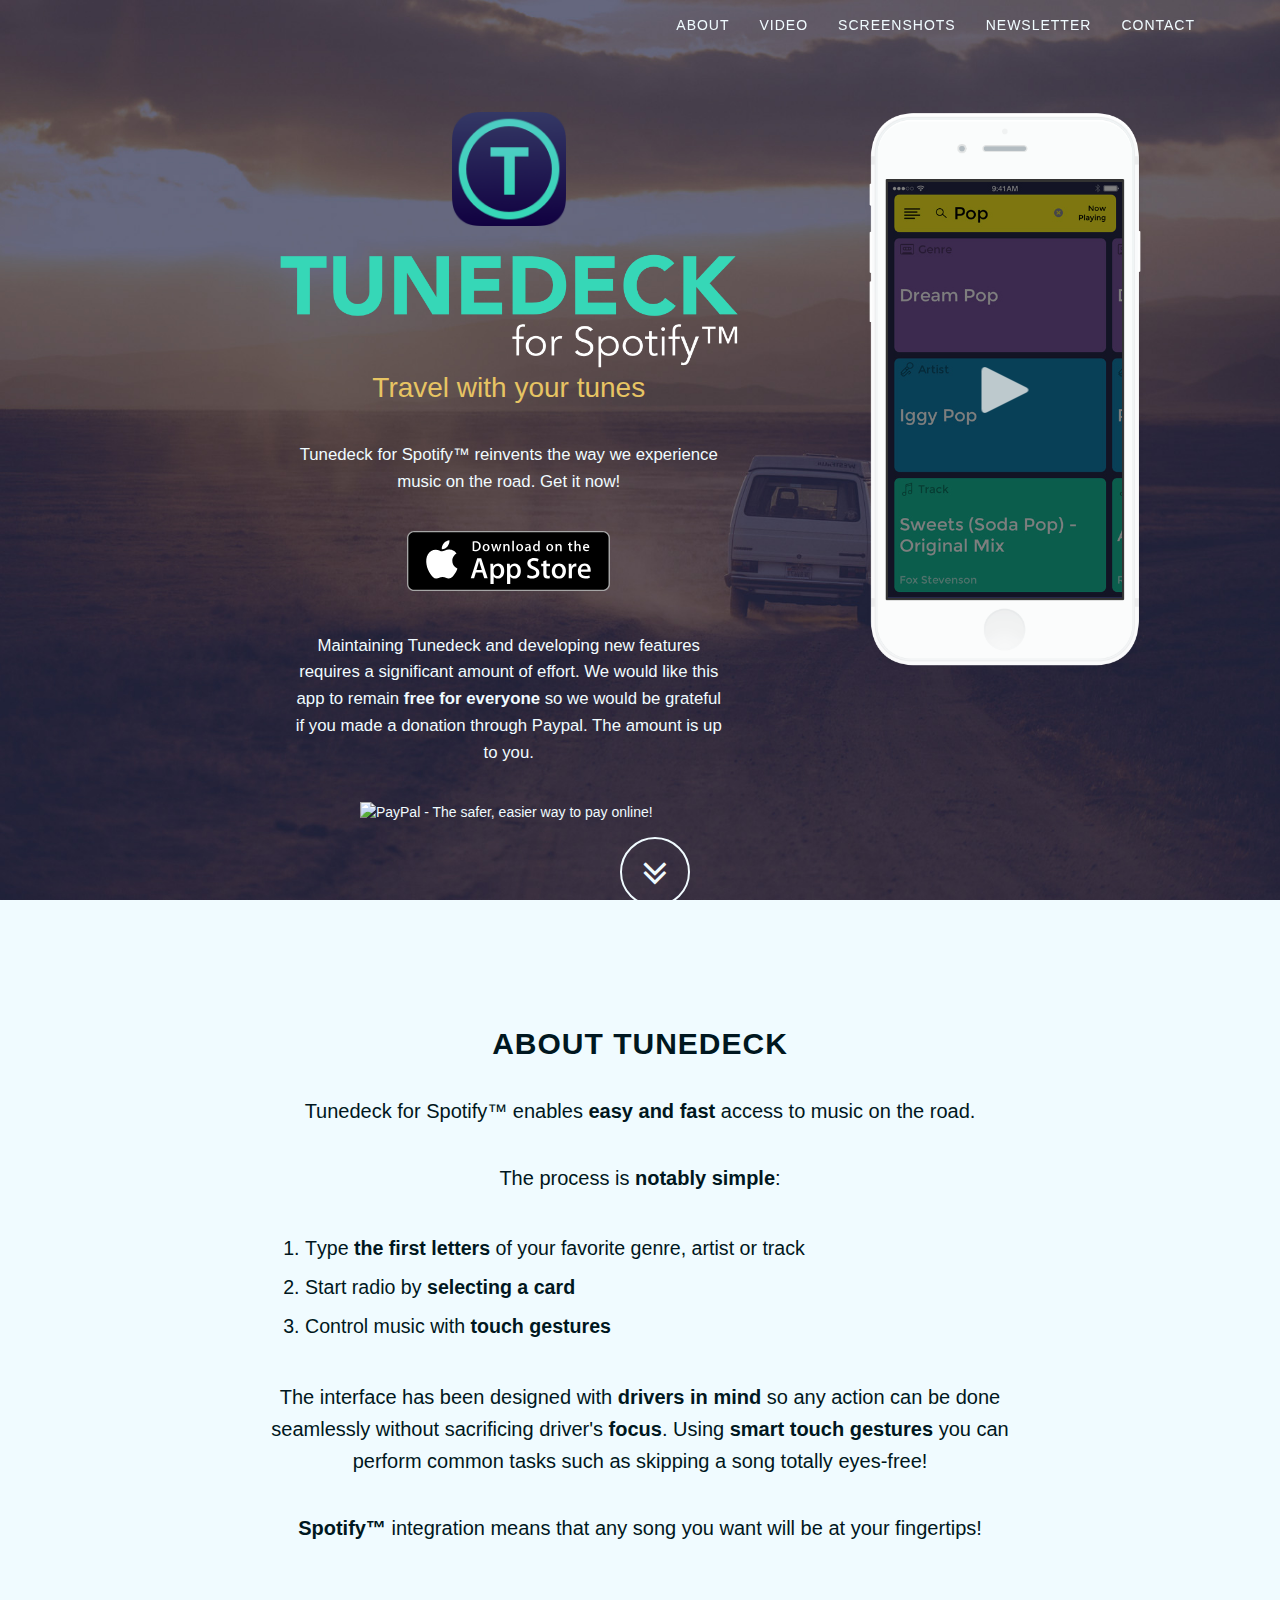
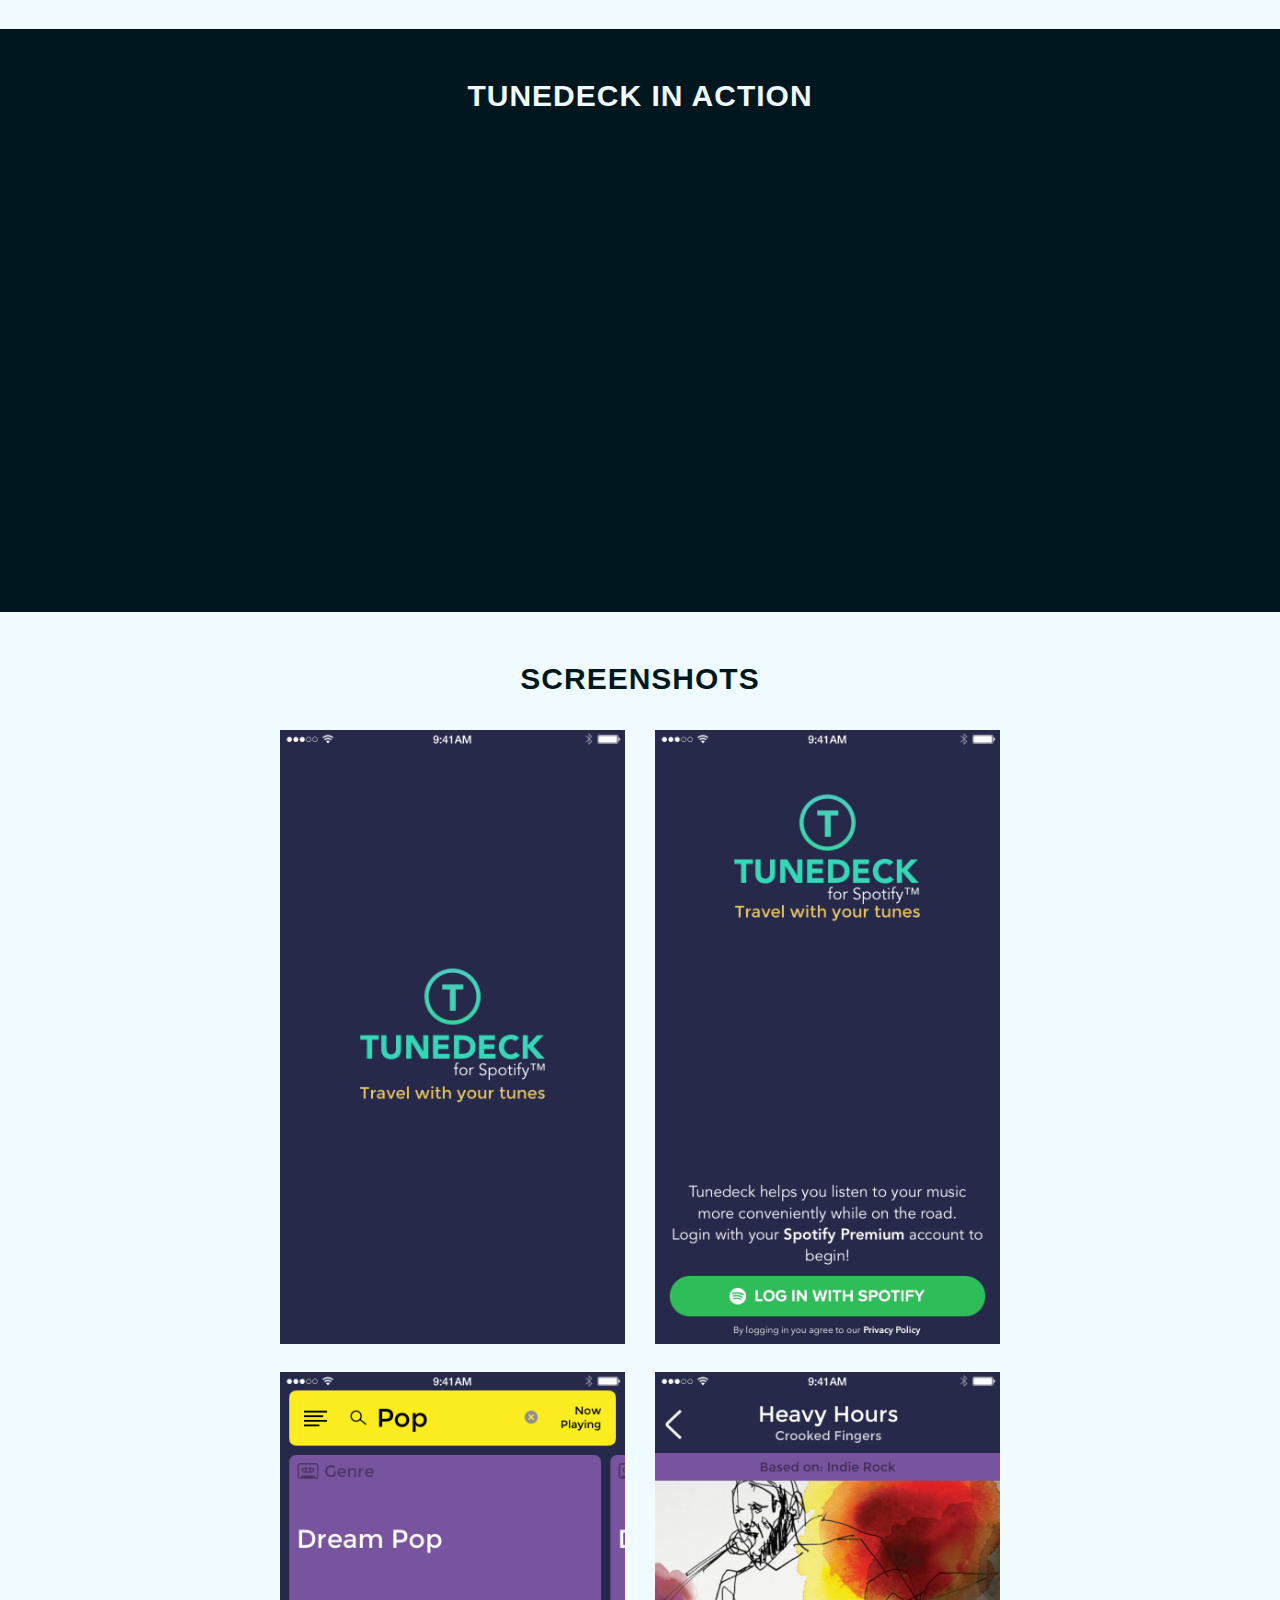
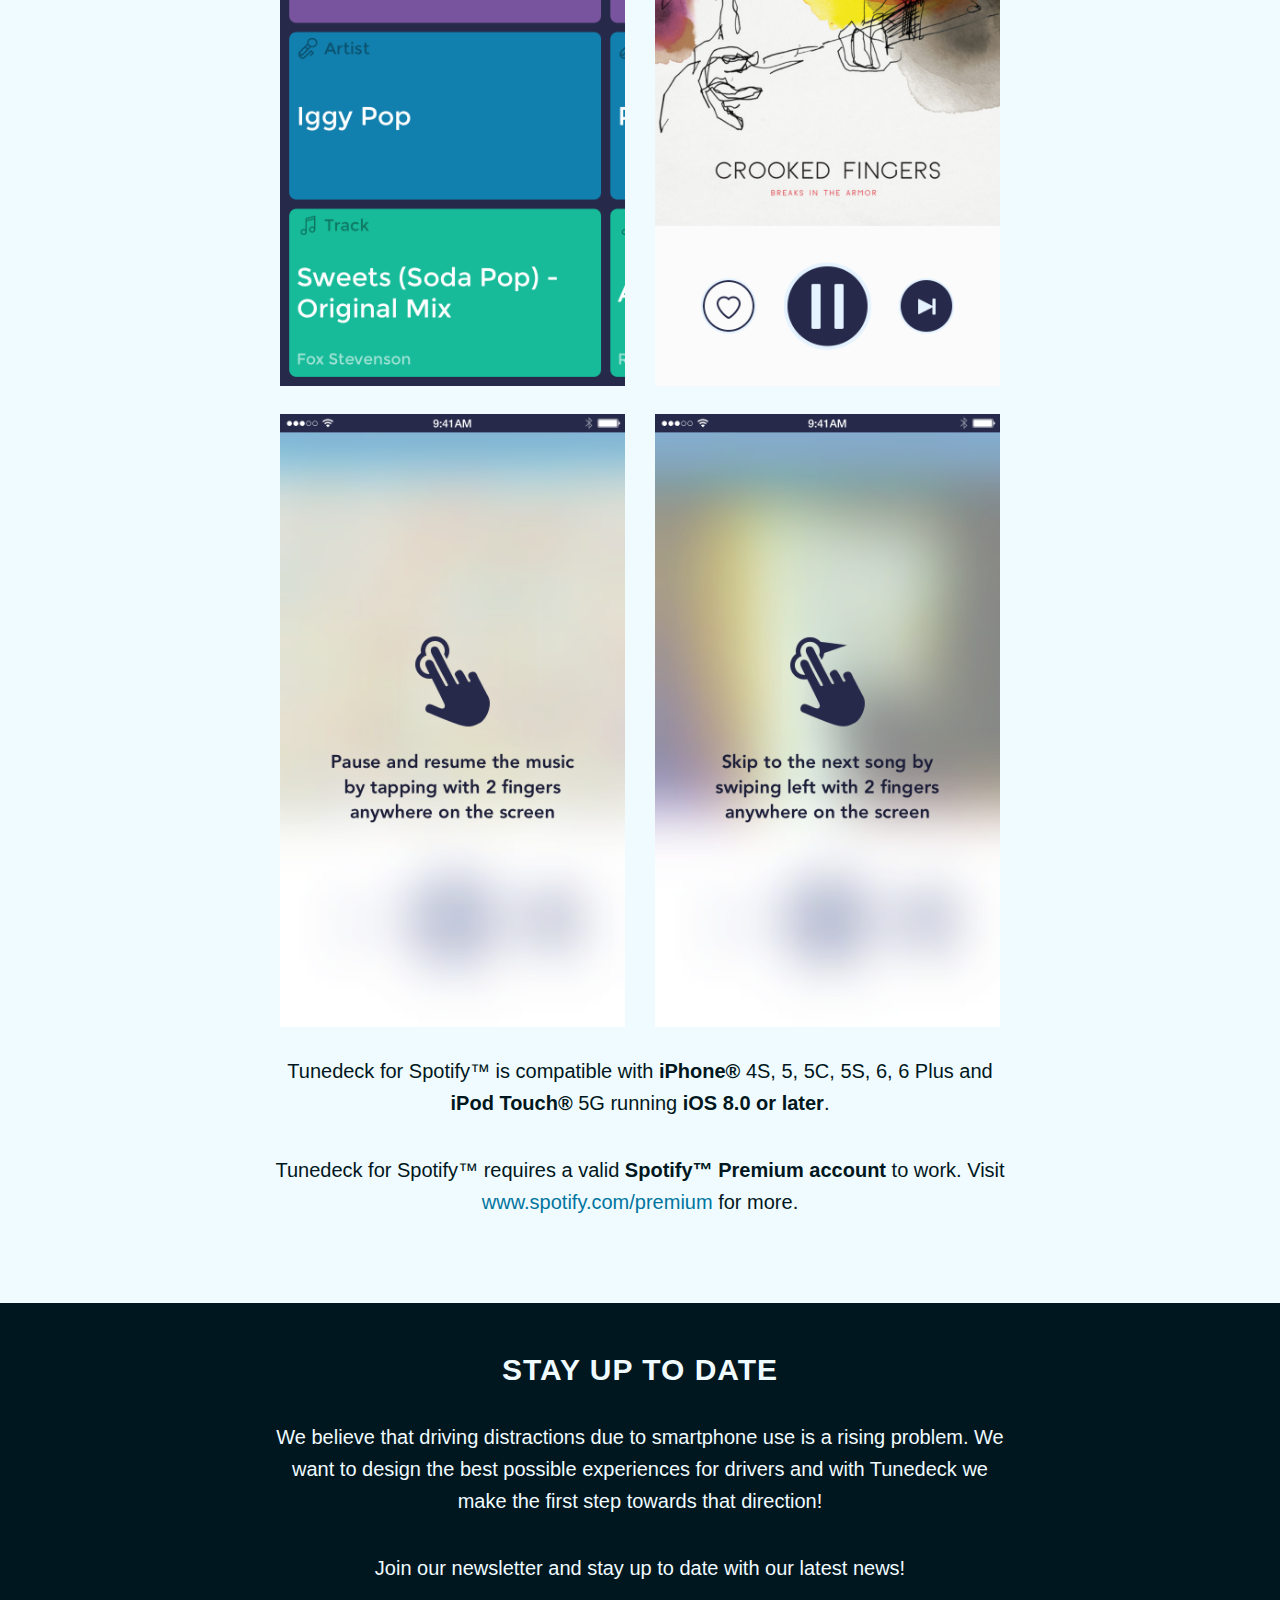
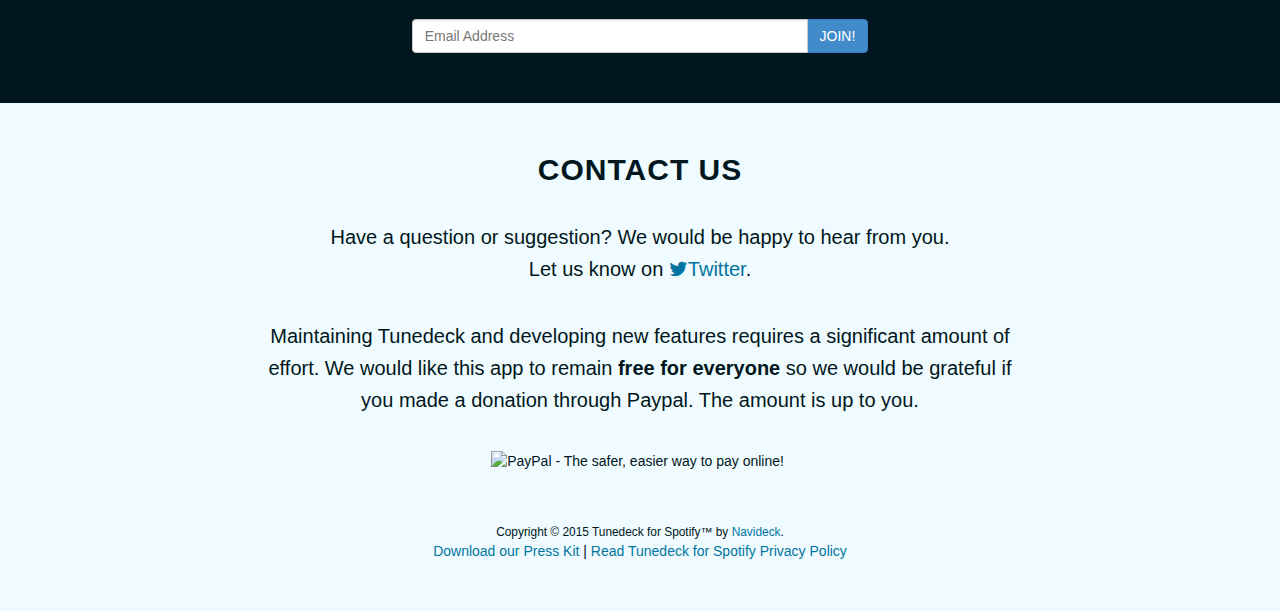
==== index.html @ bfdec824 "Initial commit" ====
<!DOCTYPE html>
<html lang="en">

<head>
    <title>Tunedeck for Spotify™ - Travel with your tunes</title>

    <meta name="viewport" content="width=device-width, initial-scale=1">
    <meta charset="utf-8">

    <meta http-equiv="X-UA-Compatible" content="IE=edge">
    <meta name="description" content="">
    <!-- <meta name="author" content=""> -->

    <!-- Bootstrap Core CSS -->
    <link href="css/bootstrap.min.css" rel="stylesheet">

    <!-- Custom CSS -->
    <link href="css/grayscale.css" rel="stylesheet">

    <!-- Custom Fonts -->
    <link href="font-awesome-4.1.0/css/font-awesome.min.css" rel="stylesheet">

    <!-- iTunes Smart App Banner -->
    <meta name="apple-itunes-app" content="app-id=982757493">

    <!-- Favicon -->
    <link rel="apple-touch-icon" sizes="57x57" href="img/favicon/apple-touch-icon-57x57.png">
    <link rel="apple-touch-icon" sizes="114x114" href="img/favicon/apple-touch-icon-114x114.png">
    <link rel="apple-touch-icon" sizes="72x72" href="img/favicon/apple-touch-icon-72x72.png">
    <link rel="apple-touch-icon" sizes="144x144" href="img/favicon/apple-touch-icon-144x144.png">
    <link rel="apple-touch-icon" sizes="60x60" href="img/favicon/apple-touch-icon-60x60.png">
    <link rel="apple-touch-icon" sizes="120x120" href="img/favicon/apple-touch-icon-120x120.png">
    <link rel="apple-touch-icon" sizes="76x76" href="img/favicon/apple-touch-icon-76x76.png">
    <link rel="apple-touch-icon" sizes="152x152" href="img/favicon/apple-touch-icon-152x152.png">
    <link rel="apple-touch-icon" sizes="180x180" href="img/favicon/apple-touch-icon-180x180.png">
    <link rel="icon" type="image/png" href="img/favicon/favicon-192x192.png" sizes="192x192">
    <link rel="icon" type="image/png" href="img/favicon/favicon-160x160.png" sizes="160x160">
    <link rel="icon" type="image/png" href="img/favicon/favicon-96x96.png" sizes="96x96">
    <link rel="icon" type="image/png" href="img/favicon/favicon-16x16.png" sizes="16x16">
    <link rel="icon" type="image/png" href="img/favicon/favicon-32x32.png" sizes="32x32">
    <meta name="msapplication-TileColor" content="#26294A">
    <meta name="msapplication-TileImage" content="img/favicon/mstile-144x144.png">

    <!-- HTML5 Shim and Respond.js IE8 support of HTML5 elements and media queries -->
    <!-- WARNING: Respond.js doesn't work if you view the page via file:// -->
    <!--[if lt IE 9]>
        <script src="https://oss.maxcdn.com/libs/html5shiv/3.7.0/html5shiv.js"></script>
        <script src="https://oss.maxcdn.com/libs/respond.js/1.4.2/respond.min.js"></script>
    <![endif]-->

</head>

<body id="page-top" data-spy="scroll" data-target=".navbar-fixed-top">

    <!-- Navigation -->
    <nav class="navbar navbar-custom navbar-fixed-top" role="navigation">
        <div class="container">
            <div class="navbar-header">
                <button type="button" class="navbar-toggle" data-toggle="collapse" data-target=".navbar-main-collapse">
                    <i class="fa fa-bars"></i>
                </button>
                <a class="js-logo--small  logo--small  page-scroll" href="#page-top">
                  <img class="logo-icon--small" src="img/Tunedeck-AppIcon.png" alt="Tunedeck Logo">
                  <img class="logo-text--small" src="img/Tunedeck-Logo.png" alt="Tunedeck for Spotify Text">
                </a>
            </div>

            <!-- Collect the nav links, forms, and other content for toggling -->
            <div class="collapse navbar-collapse navbar-right navbar-main-collapse">
                <ul class="nav navbar-nav">
                    <!-- Hidden li included to remove active class from about link when scrolled up past about section -->
                    <li class="hidden">
                        <a href="#page-top"></a>
                    </li>
                    <li>
                        <a class="page-scroll" href="#about">About</a>
                    </li>
                    <li>
                        <a class="page-scroll" href="#promo-video">Video</a>
                    </li>
                    <li>
                        <a class="page-scroll" href="#screenshots">Screenshots</a>
                    </li>
                    <li>
                        <a class="page-scroll" href="#newsletter">Newsletter</a>
                    </li>
                    <li>
                        <a class="page-scroll" href="#contact">Contact</a>
                    </li>
                </ul>
            </div>
            <!-- /.navbar-collapse -->
        </div>
        <!-- /.container -->
    </nav>

    <!-- Intro Header -->
    <header class="intro">
        <div class="intro-body">
            <div class="container">
                <div class="row">
                    <div class="col-sm-5 col-sm-offset-2" style="margin-top: 3em;">
                        <div class="js-logo--big">
                          <img class="logo-icon--big" src="img/Tunedeck-AppIcon.png" alt="Tunedeck Icon">
                          <img class="logo-text--big" src="img/Tunedeck-Logo.png" alt="Tunedeck for Spotify Text">
                        </div>
                        <span class="header__tagline">Travel with your tunes</span>

                        <div class="col-lg-12">
                            <p style="margin-top:2em; font-size: 1.2em;">Tunedeck for Spotify™ reinvents the way we experience music on the road. Get it now!</p>

                            <a href="https://itunes.apple.com/app/id982757493?mt=8" style="display: block; margin-bottom: 3em;" target="_blank"><img src="img/appstore.svg"></a>
                            <p style="margin-top:2em; font-size: 1.2em;">Maintaining Tunedeck and developing new features requires a significant amount of effort. We would like this app to remain <strong>free for everyone</strong> so we would be grateful if you made a donation through Paypal. The amount is up to you.</p>
                            <form action="https://www.paypal.com/cgi-bin/webscr" method="post" target="_blank">
<input type="hidden" name="cmd" value="_s-xclick">
<input type="hidden" name="hosted_button_id" value="WYZJNG7HPGY4N">
<input type="image" src="https://www.paypalobjects.com/webstatic/en_US/i/btn/png/btn_donate_92x26.png" border="0" name="submit" alt="PayPal - The safer, easier way to pay online!">
<img alt="" border="0" src="https://www.paypalobjects.com/en_US/i/scr/pixel.gif" width="1" height="1">
</form>

                        </div><!-- /.col-lg-12 -->
                    </div>
                    <div class="col-sm-4 col-sm-offset-1" style="display: inline-block;">
                        <div id="app-preview-video-wrapper" onclick="playPauseVideo()">
                            <div id="play-button-wrapper">
                                <img id="play-button" src="img/ic_play.png" alt="">
                            </div>
                            <img id="app-preview-video-cover" src="img/Tunedeck-Promo-Site-Screen.png">
                            <video id="app-preview-video" loop width="234" height="416">
                               <source src="vid/tunedeck-app-preview.mp4" type="video/mp4" />
                               <source src="vid/tunedeck-app-preview.webm" type="video/webm" />
                               <source src="vid/tunedeck-app-preview.ogv" type="video/ogg" />
                            </video>
                            <div style="clear: both; width: 100%; height: 555px"></div>
                        </div>
                    </div>
                </div>
                <div class="row">
                    <a href="#about" class="btn btn-circle page-scroll  scroll-for-more">
                        <i class="fa fa-angle-double-down animated"></i>
                    </a>
                </div>
            </div>
        </div>
    </header>

    <!-- About Section -->
    <section id="about" class="container content-section text-center">
        <div class="row">
            <div class="col-lg-8 col-lg-offset-2">
                <h2>About Tunedeck</h2>
                <p>Tunedeck for Spotify™ enables <b>easy and fast</b> access to music on the road.</p>
                <p>The process is <b>notably simple</b>:
                    <ol class="about__process">
                        <li>Τype <b>the first letters</b> of your favorite genre, artist or track</li>
                        <li>Start radio by <b>selecting a card</b></li>
                        <li>Control music with <b>touch gestures</b></li>
                    </ol>
                </p>
                <p>The interface has been designed with <b>drivers in mind</b> so any action can be done seamlessly without sacrificing driver's <b>focus</b>. Using <b>smart touch gestures</b> you can perform common tasks such as skipping a song totally eyes-free!
                </p>
                <p><b>Spotify™</b> integration means that any song you want will be at your fingertips!
                </p>
            </div>
        </div>
    </section>


    <!-- Promo Video Section -->
    <section id="promo-video" class="content-section text-center">
        <div class="newsletter-section">
            <div class="container">
                <div class="col-lg-8 col-lg-offset-2">
                <h2>Tunedeck in action</h2>
                <div class="col-md-12" style="padding-left: 0; padding-right: 0;">
                    <iframe width="780" height="410" style="width: 100%;" src="https://www.youtube.com/embed/ZYTubtCddr8?rel=0" frameborder="0" allowfullscreen></iframe>
                </div>

                </div>
            </div>
        </div>
    </section>


    <!-- Screenshots Section -->
    <section id="screenshots" class="container screenshots-section text-center">
        <div class="row">
            <div class="col-lg-8 col-lg-offset-2">
                <h2>Screenshots</h2>
                <div class="col-md-6 col-sm-6 col-xs-12 screenshot-single"><img src="img/Tunedeck - 01 - LaunchScreen.png"></div>
                <div class="col-md-6 col-sm-6 col-xs-12 screenshot-single"><img src="img/Tunedeck - 02 - Login.png"></div>
                <div class="col-md-6 col-sm-6 col-xs-12 screenshot-single"><img src="img/Tunedeck - 03 - Search Music.png"></div>
                <div class="col-md-6 col-sm-6 col-xs-12 screenshot-single"><img src="img/Tunedeck - 04 - Now Playing.png"></div>
                <div class="col-md-6 col-sm-6 col-xs-12 screenshot-single"><img src="img/Tunedeck - 05 - Play-Pause Gesture.png"></div>
                <div class="col-md-6 col-sm-6 col-xs-12 screenshot-single"><img src="img/Tunedeck - 06 - Skip Track Gesture.png"></div>
                <p>Tunedeck for Spotify™ is compatible with <b>iPhone®</b> 4S, 5, 5C, 5S, 6, 6 Plus and <b>iPod Touch®</b> 5G running <b>iOS 8.0 or later</b>.</p>
                <p>Tunedeck for Spotify™ requires a valid <b>Spotify™ Premium account</b> to work. Visit <a href="http://www.spotify.com/premium" target="_blank">www.spotify.com/premium</a> for more.</p>
            </div>
        </div>
    </section>

    <!-- Newsletter Section -->
    <section id="newsletter" class="content-section text-center">
        <div class="newsletter-section">
            <div class="container">
                <div class="col-lg-8 col-lg-offset-2">
                    <h2>Stay up to date</h2>
                    <p>We believe that driving distractions due to smartphone use is a rising problem. We want to design the best possible experiences for drivers and with Tunedeck we make the first step towards that direction!</p>
                    <p>Join our newsletter and stay up to date with our latest news!</p>
                    <div class="col-lg-8 col-lg-offset-2">
                            <div id="mc_embed_signup">
                                <form role="form" action="//navideck.us3.list-manage.com/subscribe/post?u=783a5725c0bfce21eb8173b0f&amp;id=12b6e62eb3" method="post" id="mc-embedded-subscribe-form" name="mc-embedded-subscribe-form" class="validate" target="_blank" novalidate>
                                    <div id="mc_embed_signup_scroll" class="input-group">
                                        <div class="mc-field-group">
                                            <input type="email" value="" name="EMAIL" class="form-control required email " id="mce-EMAIL" placeholder="Email Address" style="border-bottom-left-radius: 4px; border-top-left-radius: 4px;">
                                        </div>
                                        <input type="hidden" value="bottom-form" name="FORMPOS">
                                        <div id="mce-responses" class="clear">
                                            <div class="response" id="mce-error-response" style="display:none"></div>
                                            <div class="response" id="mce-success-response" style="display:none"></div>
                                        </div>    <!-- real people should not fill this in and expect good things - do not remove this or risk form bot signups-->
                                        <div style="position: absolute; left: -5000px;"><input type="text" name="b_783a5725c0bfce21eb8173b0f_f28f4ae78f" tabindex="-1" value=""></div>
                                        <div class="input-group-btn"><input type="submit" value="Join!" name="subscribe" id="mc-embedded-subscribe" class="btn btn-primary button"></div>
                                    </div>
                                </form>
                            </div>
                    </div>
                </div>
            </div>
        </div>
    </section>

    <!-- Contact Section -->
    <section id="contact" class="container content-section text-center">
        <div class="row">
            <div class="col-lg-8 col-lg-offset-2">
                <h2>Contact us</h2>
                <p>Have a question or suggestion? We would be happy to hear from you.<br> Let us know on <a href="http://twitter.com/home?status=Hey%20@navideck!%20I%20have%20just%20seen%20%23Tunedeck!" target="_blank"><i class="fa fa-twitter"></i><span class="network-name">Twitter</span></a>.</p>

                <p>Maintaining Tunedeck and developing new features requires a significant amount of effort. We would like this app to remain <strong>free for everyone</strong> so we would be grateful if you made a donation through Paypal. The amount is up to you.</p>
                            <form action="https://www.paypal.com/cgi-bin/webscr" method="post" target="_blank">
<input type="hidden" name="cmd" value="_s-xclick">
<input type="hidden" name="hosted_button_id" value="WYZJNG7HPGY4N">
<input type="image" src="https://www.paypalobjects.com/webstatic/en_US/i/btn/png/btn_donate_92x26.png" border="0" name="submit" alt="PayPal - The safer, easier way to pay online!">
<img alt="" border="0" src="https://www.paypalobjects.com/en_US/i/scr/pixel.gif" width="1" height="1">
</form>
            </div>
        </div>
    </section>

    <!-- Footer -->
    <footer>
        <div class="container text-center">
            <small>Copyright &copy; 2015 Tunedeck for Spotify™ by <a href="http://navideck.com" target="_blank">Navideck</a>.</small> <br>
            <a href="tunedeck-presskit.zip">Download our Press Kit</a> | <a href="http://tunedeck.navideck.com/privacy">Read Tunedeck for Spotify Privacy Policy</a>
        </div>
    </footer>

    <!-- jQuery Version 1.11.0 -->
    <script src="js/jquery-1.11.0.js"></script>

    <!-- Bootstrap Core JavaScript -->
    <script src="js/bootstrap.min.js"></script>

    <!-- Plugin JavaScript -->
    <script src="js/jquery.easing.min.js"></script>

    <!-- Custom Theme JavaScript -->
    <script src="js/grayscale.js"></script>

    <!-- Google Analytics -->
    <script>
       (function(i,s,o,g,r,a,m){i['GoogleAnalyticsObject']=r;i[r]=i[r]||function(){
       (i[r].q=i[r].q||[]).push(arguments)},i[r].l=1*new Date();a=s.createElement(o),
       m=s.getElementsByTagName(o)[0];a.async=1;a.src=g;m.parentNode.insertBefore(a,m)
       })(window,document,'script','//www.google-analytics.com/analytics.js','ga');

       ga('create', 'UA-41401757-4', 'auto');
       ga('send', 'pageview');
    </script>
</body>

</html>
---- css/grayscale.css ----
body {
  width: 100%;
  height: 100%;
  font-family: /*"Lora", */"Helvetica Neue", Helvetica, Arial, sans-serif;
  color: #001720;
  background-color: #f0fbff;
}
html {
  width: 100%;
  height: 100%;
}
h1,
h2,
h3,
h4,
h5,
h6 {
  margin: 0 0 35px;
  text-transform: uppercase;
  font-family: /*"Montserrat",*/ "Helvetica Neue", Helvetica, Arial, sans-serif;
  font-weight: 700;
  letter-spacing: 1px;
}
p {
  margin: 0 0 25px;
  font-size: 18px;
  line-height: 1.5;
}
@media (min-width: 767px) {
  p {
    margin: 0 0 35px;
    font-size: 20px;
    line-height: 1.6;
  }
}
a {
  color: #0075a0;
  -webkit-transition: all 0.2s ease-in-out;
  -moz-transition: all 0.2s ease-in-out;
  transition: all 0.2s ease-in-out;
}
a:hover,
a:focus {
  text-decoration: none;
  color: #07bcff;
}
.light {
  font-weight: 400;
}

.navbar-toggle {
  margin: 5px 15px 0 0;
  width: 40px;
  height: 40px;
  border-radius: 20px;
  background-color: rgb(240, 251, 255);
  opacity: 0.75;
  -webkit-transition: opacity 0.25s ease-in-out;
     -moz-transition: opacity 0.25s ease-in-out;
          transition: opacity 0.25s ease-in-out;
}

.navbar-toggle:hover {
  opacity: 1;
}

.navbar-custom {
  margin-bottom: 0;
  text-transform: uppercase;
  font-family: "Helvetica Neue", Helvetica, Arial, sans-serif;
  background-color: #001720;
}
.navbar-custom .navbar-brand {
  font-weight: 700;
}
.navbar-custom .navbar-brand:focus {
  outline: none;
}
.navbar-custom .navbar-brand .navbar-toggle {
  padding: 4px 6px;
  font-size: 16px;
  color: #f0fbff;
}
.navbar-custom .navbar-brand .navbar-toggle:focus,
.navbar-custom .navbar-brand .navbar-toggle:active {
  outline: none;
}
.navbar-custom a {
  color: #f0fbff;
}
.navbar-custom .nav li.active {
  outline: nonte;
  background-color: rgba(240, 251, 255, 0.3);
}
.navbar-custom .nav li a {
  -webkit-transition: background 0.3s ease-in-out;
  -moz-transition: background 0.3s ease-in-out;
  transition: background 0.3s ease-in-out;
}
.navbar-custom .nav li a:hover,
.navbar-custom .nav li a:focus,
.navbar-custom .nav li a.active {
  outline: none;
  background-color: rgba(240, 251, 255, 0.3);
}
@media (min-width: 767px) {
  .navbar {
    /*padding: 20px 0;*/
    border-bottom: none;
    letter-spacing: 1px;
    background: transparent;
    -webkit-transition: background 0.5s ease-in-out, padding 0.5s ease-in-out;
    -moz-transition: background 0.5s ease-in-out, padding 0.5s ease-in-out;
    transition: background 0.5s ease-in-out, padding 0.5s ease-in-out;
  }
  .top-nav-collapse {
    padding: 0;
    background-color: #001720;
  }
  .navbar-custom.top-nav-collapse {
    /*border-bottom: 1px solid rgba(240, 251, 255, 0.3);*/
  }
}

.logo--small {
  opacity: 0;
  transition: opacity 0.25s ease-in-out;
}

.logo--small--show {
  opacity: 1;
}


  .logo-icon--small {
    max-width: 40px;
    margin: 5px 5px 5px 15px;
  }

  .logo-text--small {
    max-width: 10em;
    margin-top: 10px;
  }

.logo-icon--big {
  width:25%; margin: 0 auto 2em;
}

.logo-text--big {
  width: 100%;
}


.intro {
  position: relative;
  display: table;
  width: 100%;
  height: 100%;
  padding: 100px 0;
  text-align: center;
  color: #f0fbff;
  background: url(../img/van-desert.jpg) center center no-repeat fixed;
  /*background: #26294A;*/
  -webkit-background-size: cover;
     -moz-background-size: cover;
       -o-background-size: cover;
          background-size: cover;
}

/*  .intro:before {
    content:'';
    position: absolute;
    top:0;
    right:0;
    bottom:0;
    left:0;
    background-image: linear-gradient(to bottom,#EF6A32,#dc4225);
    opacity: .35;
  }*/

.intro .intro-body {
  display: table-cell;
  vertical-align: middle;
}
.intro .intro-body .brand-heading {
  font-size: 40px;
}
.intro .intro-body .intro-text {
  font-size: 18px;
}
@media (min-width: 767px) {
  .intro {
    height: 100%;
    padding: 5em;
  }
  .intro .intro-body .brand-heading {
    /*font-size: 100px; */ /* edit */
    font-size: 5em;
  }
  .intro .intro-body .intro-text {
    font-size: 25px;
  }
}

.scroll-for-more{
  margin-top:1em;
}

.btn-circle {
  width: 70px;
  height: 70px;
  margin-top: 15px;
  padding: 7px 16px;
  border: 2px solid #f0fbff;
  border-radius: 35px;
  font-size: 40px;
  color: #f0fbff;
  background: transparent;
  -webkit-transition: background 0.3s ease-in-out;
  -moz-transition: background 0.3s ease-in-out;
  transition: background 0.3s ease-in-out;
}
.btn-circle:hover,
.btn-circle:focus {
  outline: none;
  color: #f0fbff;
  background: rgba(240, 251, 255, 0.1);
}
.btn-circle i.animated {
  -webkit-transition-property: -webkit-transform;
  -webkit-transition-duration: 1s;
  -moz-transition-property: -moz-transform;
  -moz-transition-duration: 1s;
}
.btn-circle:hover i.animated {
  -webkit-animation-name: pulse;
  -moz-animation-name: pulse;
  -webkit-animation-duration: 1.5s;
  -moz-animation-duration: 1.5s;
  -webkit-animation-iteration-count: infinite;
  -moz-animation-iteration-count: infinite;
  -webkit-animation-timing-function: linear;
  -moz-animation-timing-function: linear;
}
@-webkit-keyframes pulse {
  0 {
    -webkit-transform: scale(1);
    transform: scale(1);
  }
  50% {
    -webkit-transform: scale(1.2);
    transform: scale(1.2);
  }
  100% {
    -webkit-transform: scale(1);
    transform: scale(1);
  }
}
@-moz-keyframes pulse {
  0 {
    -moz-transform: scale(1);
    transform: scale(1);
  }
  50% {
    -moz-transform: scale(1.2);
    transform: scale(1.2);
  }
  100% {
    -moz-transform: scale(1);
    transform: scale(1);
  }
}
.content-section {
  /*padding-top: 100px;*/
  padding-top: 50px;
}
.download-section {
  width: 100%;
  padding: 50px 0;
  color: #f0fbff;
  /* background: url(../img/marina.jpg) no-repeat center center scroll; */ /* edit */
  background-color: #001720;
  -webkit-background-size: cover;
  -moz-background-size: cover;
  background-size: cover;
  -o-background-size: cover;
}

.newsletter-section {
  width: 100%;
  padding: 50px 0;
  color: #f0fbff;
  /* background: url(../img/marina.jpg) no-repeat center center scroll; */ /* edit */
  background-color: #001720;
  -webkit-background-size: cover;
  -moz-background-size: cover;
  background-size: cover;
  -o-background-size: cover;
}
#map {
  width: 100%;
  height: 200px;
  margin-top: 100px;
}
@media (min-width: 767px) {
  .content-section {
    /*padding-top: 250px;*/
    padding-top: 50px;
  }
  .download-section {
    /*padding: 100px 0;*/
    padding: 50px 0;
  }
  .newsletter-section {
    /*padding: 100px 0;*/
    padding: 50px 0;
  }
  #map {
    height: 400px;
    /*margin-top: 250px;*/
    margin-top: 50px;
  }
}
.btn {
  text-transform: uppercase;
  font-family: /*"Montserrat",*/ "Helvetica Neue", Helvetica, Arial, sans-serif;
  font-weight: 400;
  -webkit-transition: all 0.3s ease-in-out;
  -moz-transition: all 0.3s ease-in-out;
  transition: all 0.3s ease-in-out;
}
.btn-default {
  border: 1px solid #0075a0;
  color: #0075a0;
  background-color: transparent;
}
.btn-default:hover,
.btn-default:focus {
  border: 1px solid #0075a0;
  outline: none;
  color: #001720;
  background-color: #0075a0;
}
ul.banner-social-buttons {
  margin-top: 0;
}
@media (max-width: 1199px) {
  ul.banner-social-buttons {
    margin-top: 15px;
  }
}
@media (max-width: 767px) {
  ul.banner-social-buttons li {
    display: block;
    margin-bottom: 20px;
    padding: 0;
  }
  ul.banner-social-buttons li:last-child {
    margin-bottom: 0;
  }
}
footer {
  padding: 50px 0;
}
footer p {
  margin: 0;
}
::-moz-selection {
  text-shadow: none;
  background: #fcfcfc;
  background: rgba(240, 251, 255, 0.2);
}
::selection {
  text-shadow: none;
  background: #fcfcfc;
  background: rgba(240, 251, 255, 0.2);
}
img::selection {
  background: transparent;
}
img::-moz-selection {
  background: transparent;
}
body {
  webkit-tap-highlight-color: rgba(240, 251, 255, 0.2);
}


.privacy-section {
  /*padding-top: 100px;*/
  padding-top: 50px;
}

.privacy-section h3 {
  margin-bottom: 10px;
}

.promo-video-section {
  padding-top: 50px;
}

.screenshots-section {
  /*padding-top: 100px;*/
  padding-top: 50px;
}

.screenshots-section img {
  width: 100%;
}

.screenshot-single {
  margin-bottom: 2em;
}

.download-soon {
  display: inline-block;
  width: 4em;
  -webkit-transform: translateX(-195%) translateY(105%) scale(0.8);
  transform: translateX(-195%) translateY(105%) scale(0.8);
  background: rgb(255, 115, 0);
  padding: .2em .3em;
}

/*.download-soon-small {
  display: inline-block;
  width: 3.5em;
  -webkit-transform: translateX(-195%) translateY(105%) scale(0.8);
  transform: translateX(30%) translateY(-105%) scale(0.7);
  background: rgb(255, 115, 0);
  padding: 0.1em;
}
*/
.download-soon-small {
  left: 1em;
  top:-1.5em;
  background: rgb(255, 115, 0);
  padding: 0.1em;
}

.header__title {
  margin: 1em auto;
  /*width: 225px;*/
  text-transform: none;
  font-weight: normal;
  position: relative;
}

.header__title .s {
  font-size: 2em;
  font-family: Viga;
}

.header__title .k {
  font-size: 0.6em;
  position: absolute;
  bottom: -13%;
  left: 1%;
}

.header__title .u {
  font-size: 0.6em;
  position: absolute;
  right: 0;
  bottom: -15%;
}

.header__tagline {
  color: #E7C463;
  font-size: 2em;
}

.about__process {
  font-size: 1.4em;
  text-align: left;
  line-height: 2;

}

.subscription-page .container {
  max-width: 960px;
  padding-left: 2em;
  padding-right: 2em;
}

.subscription-page .subscr__logo {
 width: 90%;
 margin: 0 auto 2em;
}

.subscription-page footer {
  padding: 10px 0;
}

.subscription-page h1,
.subscription-page h2,
.subscription-page h3,
.subscription-page h4,
.subscription-page h5,
.subscription-page h6 {
  text-transform: none;
}




#app-preview-video-wrapper {
  position: relative;
  opacity: 0;
  float: left;
  width:20em;
  height:auto;
  margin: 3em 0;
  background: url('../img/Tunedeck-Promo-Site.png') no-repeat top left;
  background-size: 100%;
  cursor: pointer;
  z-index: 0;
  -webkit-transition: opacity 0.3s ease-in-out;
      -ms-transition: opacity 0.3s ease-in-out;
          transition: opacity 0.3s ease-in-out;
}

  .opaque {
    opacity: 1 !important;
  }

/*  #app-preview-video {
    z-index: 2;
    float: left;
    padding: 68px 25px 68px 21px;
    margin: 2px;
    width: 100%;
    outline: 0;
    -webkit-transform-style: preserve-3d;
            transform-style: preserve-3d;
  }


  #app-preview-video-cover {
    position: absolute;
    padding: 68px 25px 68px 21px;
    margin: 2px;
    width: 100%;
  }
*/

#app-preview-video {
    z-index: 2;
    position: absolute;
    width: 234px;
    outline: 0;
    top: 70px;
    left: 23px;
  }


  #app-preview-video-cover {
    position: absolute;
    width: 234px;
    top: 70px;
    left: 23px;
    z-index: 3;
    -webkit-transition: opacity 0.3s ease-in-out;
        -ms-transition: opacity 0.3s ease-in-out;
            transition: opacity 0.3s ease-in-out;
  }


  #play-button-wrapper {
    background: rgba(0,0,0,.5);
    position: absolute;
    width: 234px;
    height: 415px;
    top: 70px;
    left: 23px;
    z-index: 3;
    -webkit-transition: opacity 0.3s ease-in-out;
        -ms-transition: opacity 0.3s ease-in-out;
            transition: opacity 0.3s ease-in-out;
    z-index: 4;
  }

    #play-button {
      position: absolute;
      top: 50%;
      left: 50%;
      -webkit-transform: translate(-50%, -50%);
          -ms-transform: translate(-50%, -50%);
              transform: translate(-50%, -50%);
    }
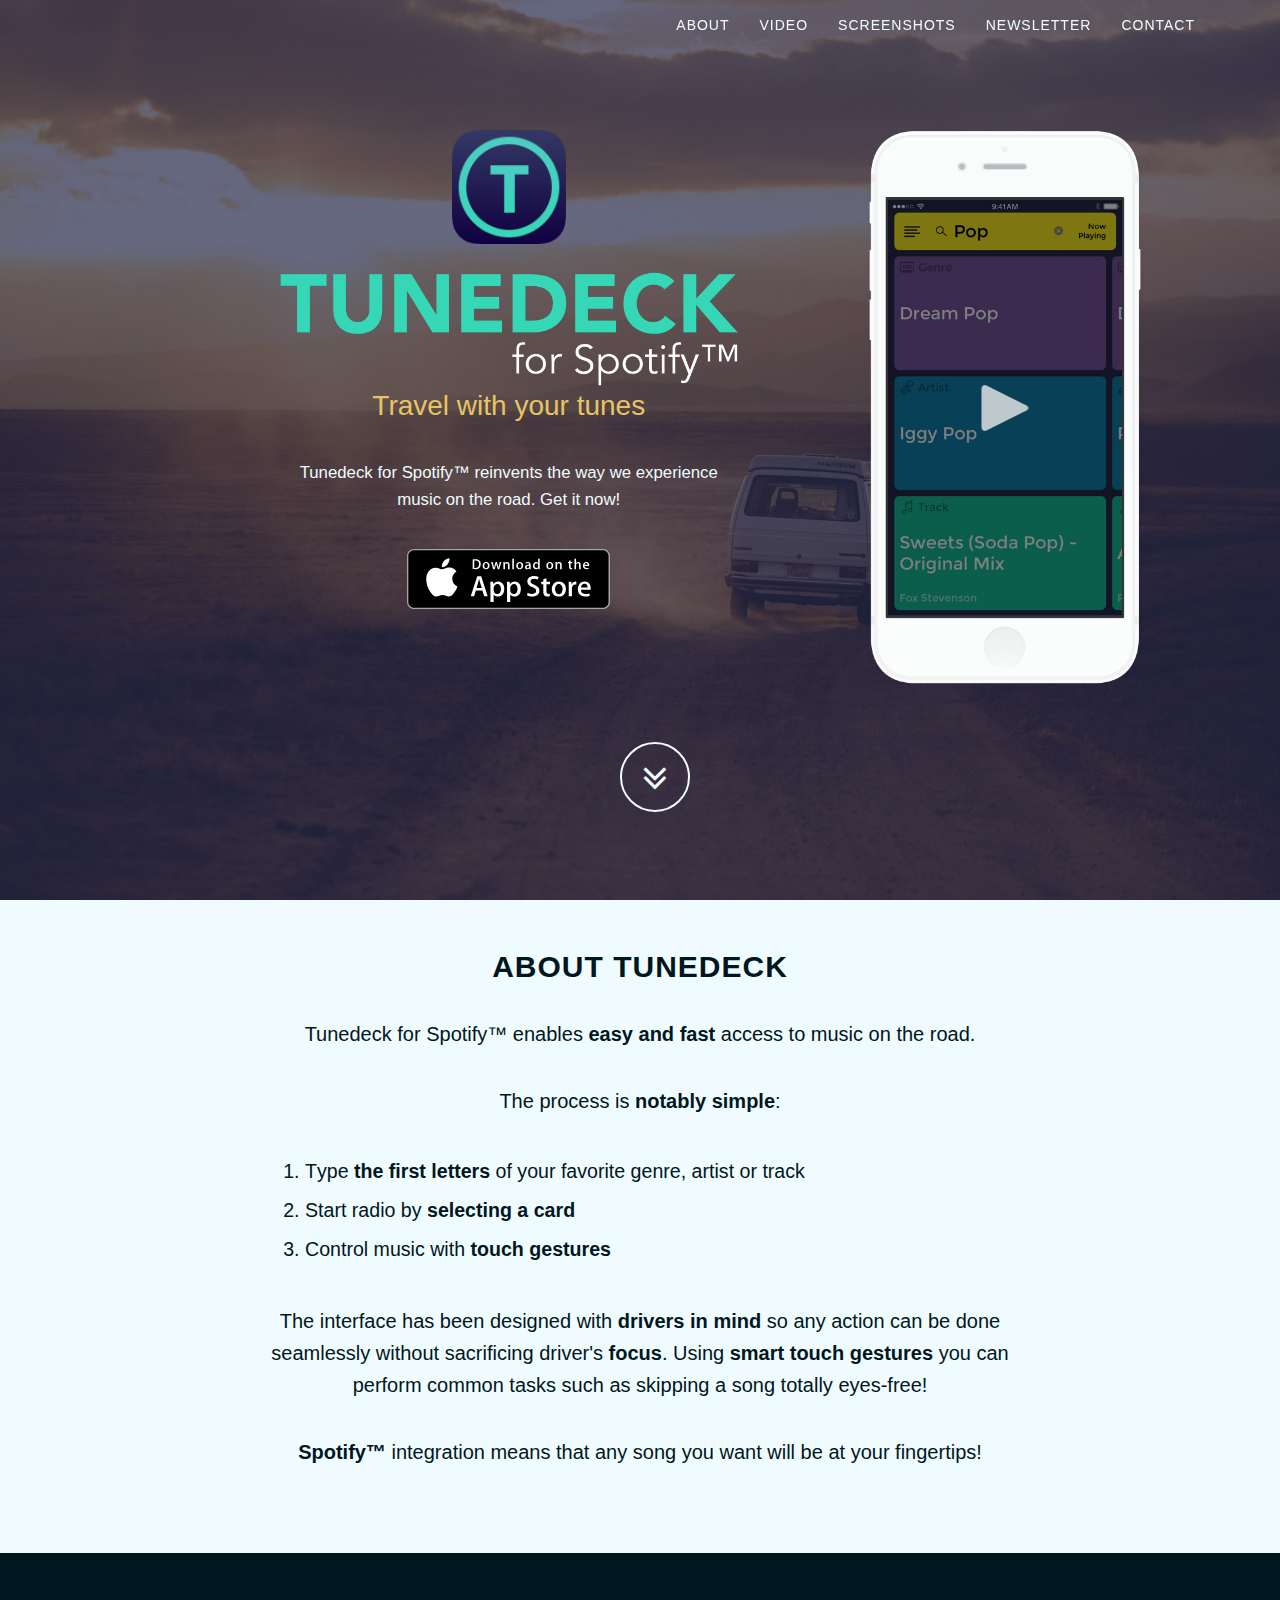
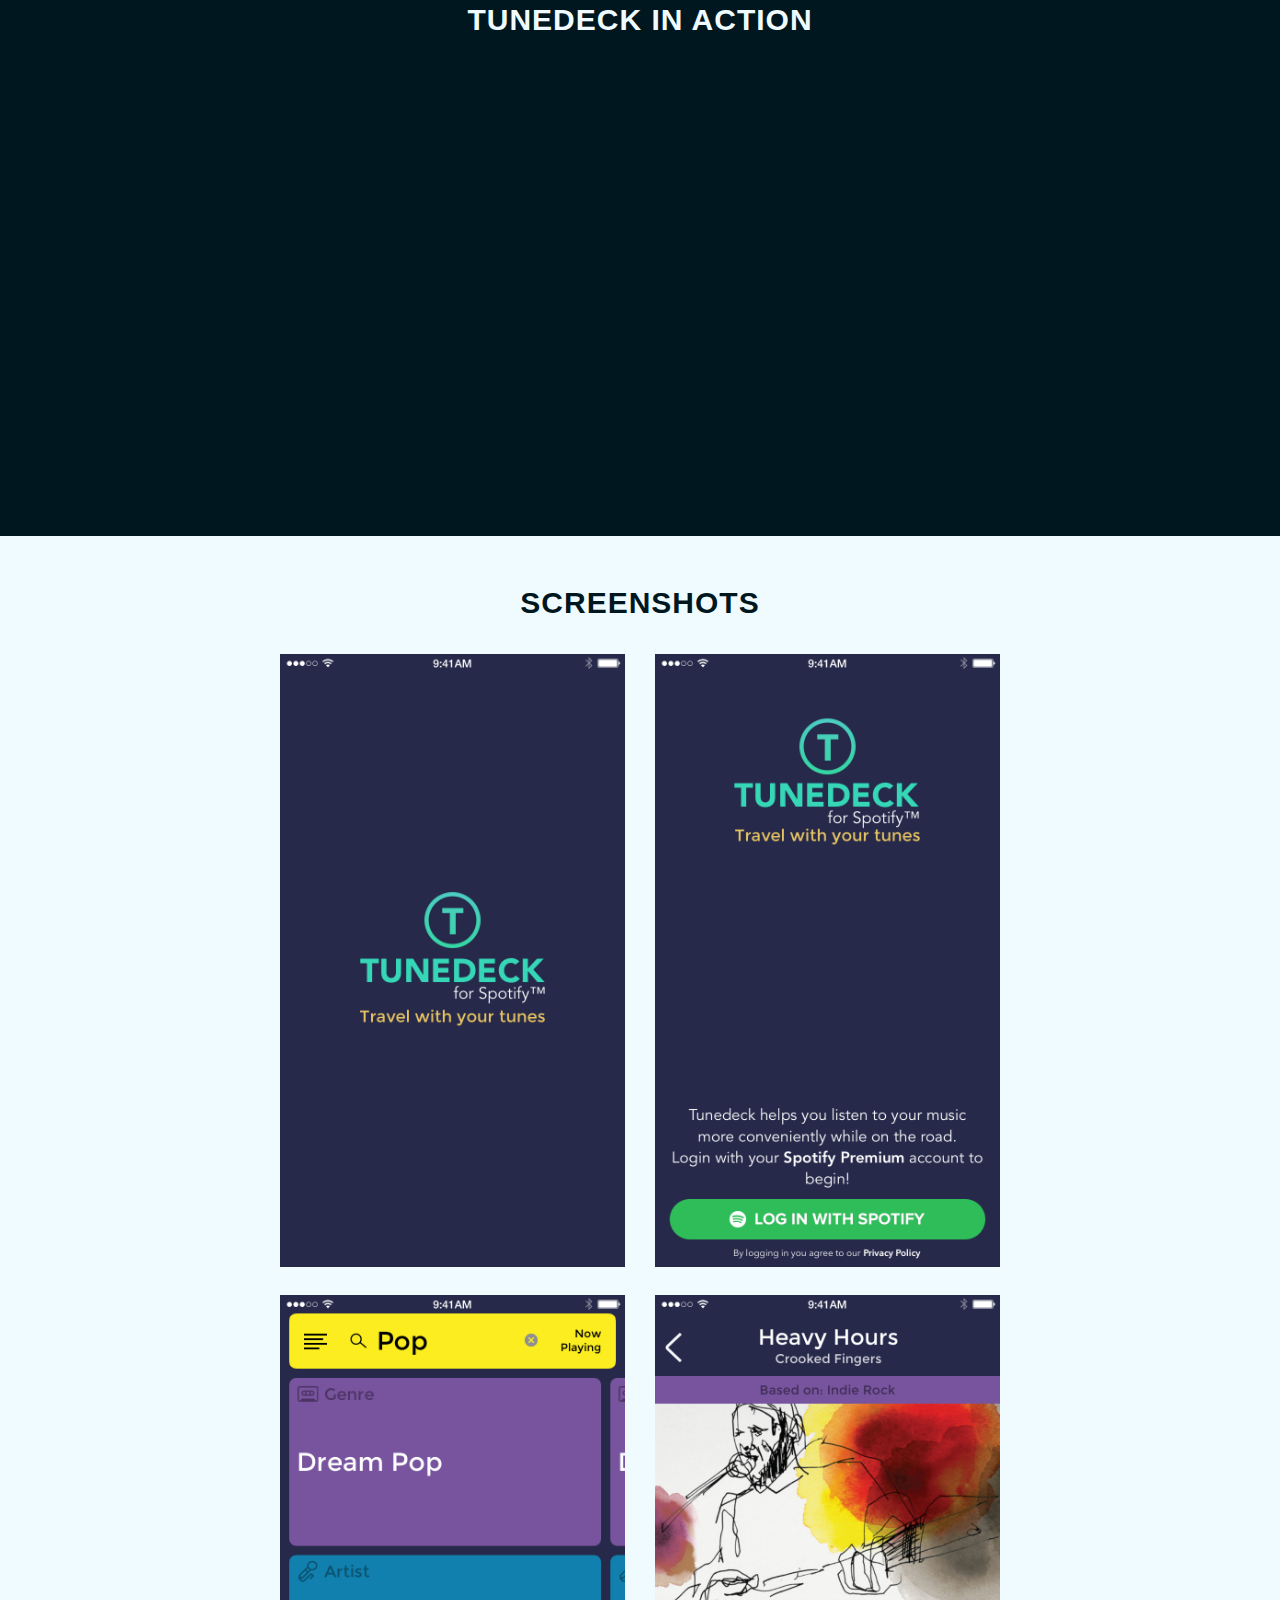
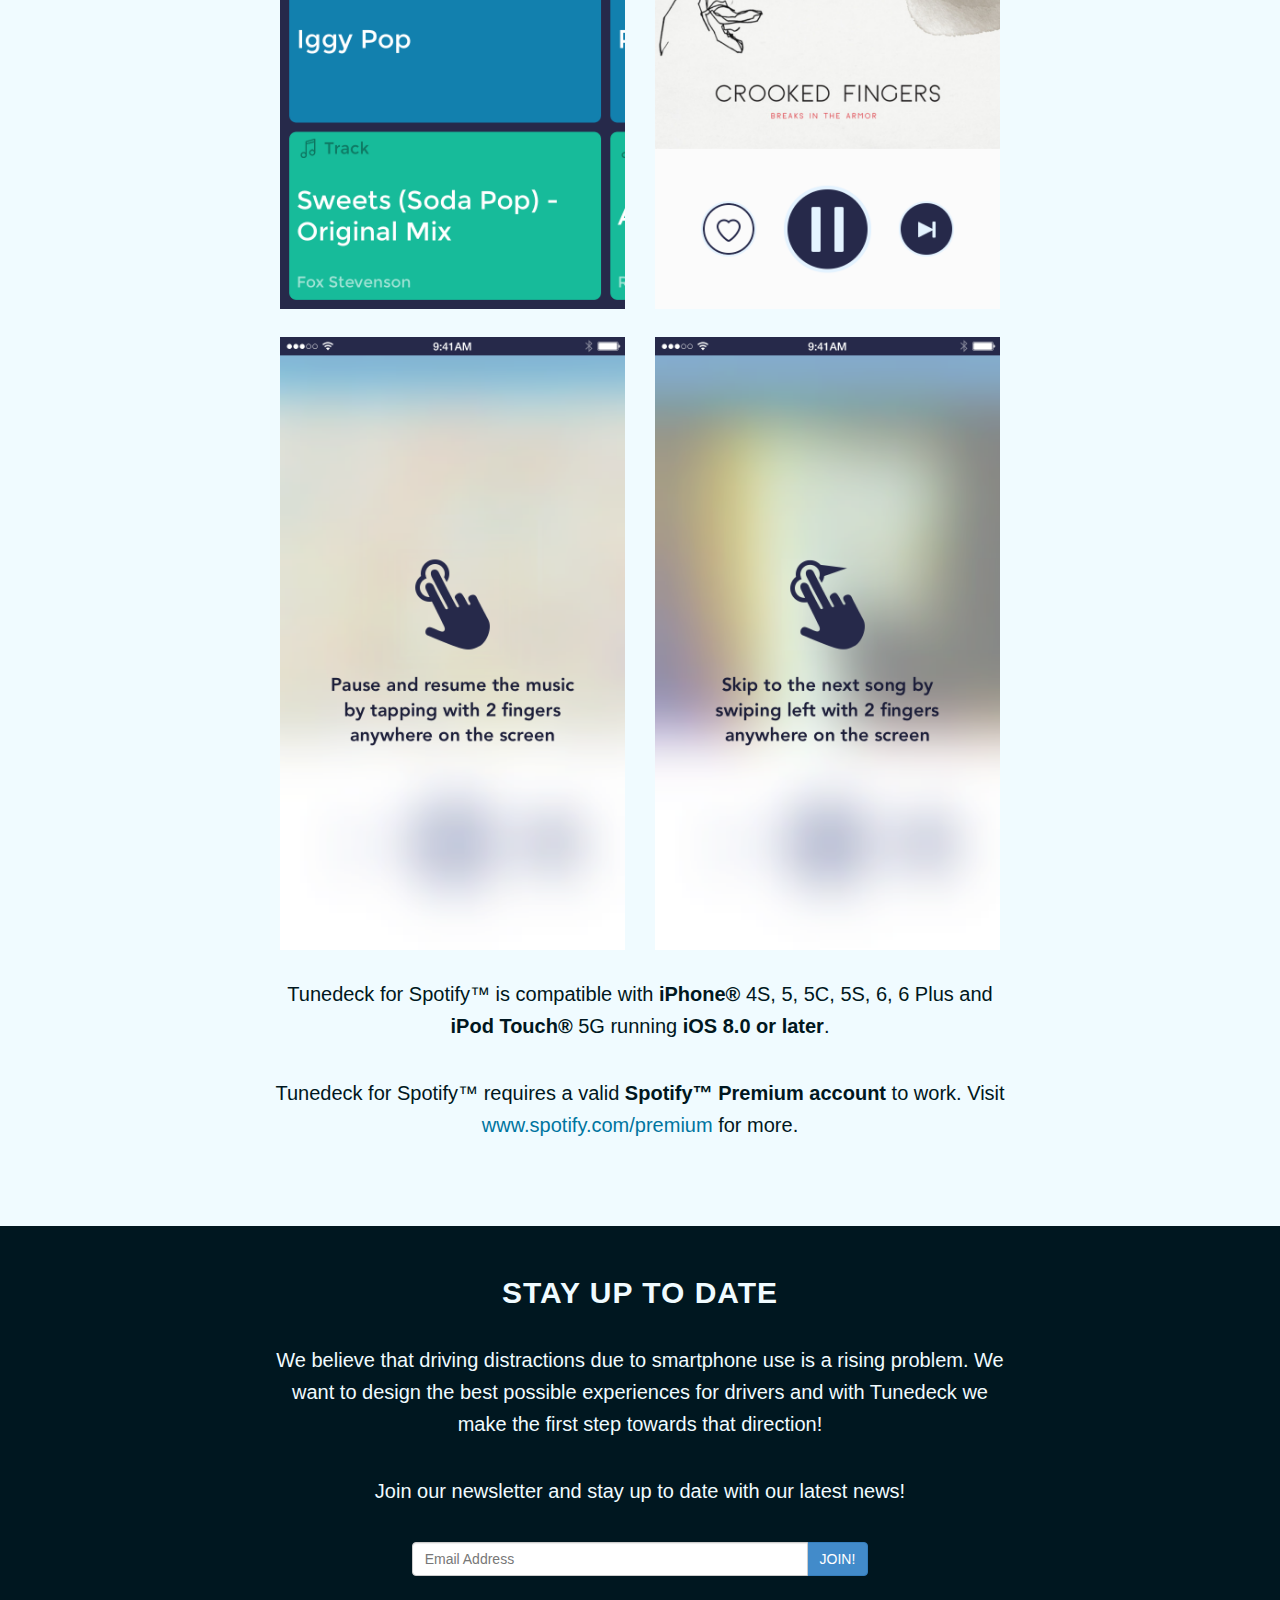
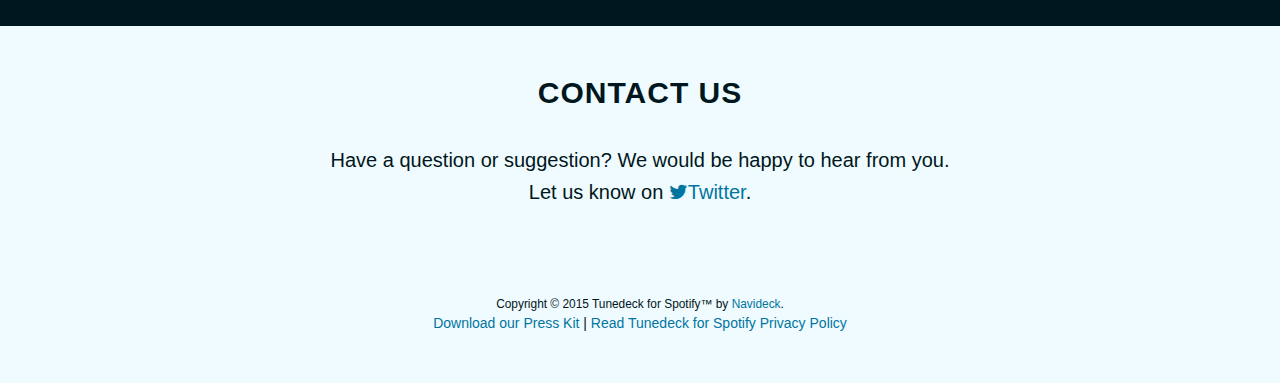
==== commit b45ad295: "Removed paypal donations" ====
--- a/index.html
+++ b/index.html
@@ -110,14 +110,6 @@
                             <p style="margin-top:2em; font-size: 1.2em;">Tunedeck for Spotify™ reinvents the way we experience music on the road. Get it now!</p>
 
                             <a href="https://itunes.apple.com/app/id982757493?mt=8" style="display: block; margin-bottom: 3em;" target="_blank"><img src="img/appstore.svg"></a>
-                            <p style="margin-top:2em; font-size: 1.2em;">Maintaining Tunedeck and developing new features requires a significant amount of effort. We would like this app to remain <strong>free for everyone</strong> so we would be grateful if you made a donation through Paypal. The amount is up to you.</p>
-                            <form action="https://www.paypal.com/cgi-bin/webscr" method="post" target="_blank">
-<input type="hidden" name="cmd" value="_s-xclick">
-<input type="hidden" name="hosted_button_id" value="WYZJNG7HPGY4N">
-<input type="image" src="https://www.paypalobjects.com/webstatic/en_US/i/btn/png/btn_donate_92x26.png" border="0" name="submit" alt="PayPal - The safer, easier way to pay online!">
-<img alt="" border="0" src="https://www.paypalobjects.com/en_US/i/scr/pixel.gif" width="1" height="1">
-</form>
-
                         </div><!-- /.col-lg-12 -->
                     </div>
                     <div class="col-sm-4 col-sm-offset-1" style="display: inline-block;">
@@ -236,14 +228,6 @@
             <div class="col-lg-8 col-lg-offset-2">
                 <h2>Contact us</h2>
                 <p>Have a question or suggestion? We would be happy to hear from you.<br> Let us know on <a href="http://twitter.com/home?status=Hey%20@navideck!%20I%20have%20just%20seen%20%23Tunedeck!" target="_blank"><i class="fa fa-twitter"></i><span class="network-name">Twitter</span></a>.</p>
-
-                <p>Maintaining Tunedeck and developing new features requires a significant amount of effort. We would like this app to remain <strong>free for everyone</strong> so we would be grateful if you made a donation through Paypal. The amount is up to you.</p>
-                            <form action="https://www.paypal.com/cgi-bin/webscr" method="post" target="_blank">
-<input type="hidden" name="cmd" value="_s-xclick">
-<input type="hidden" name="hosted_button_id" value="WYZJNG7HPGY4N">
-<input type="image" src="https://www.paypalobjects.com/webstatic/en_US/i/btn/png/btn_donate_92x26.png" border="0" name="submit" alt="PayPal - The safer, easier way to pay online!">
-<img alt="" border="0" src="https://www.paypalobjects.com/en_US/i/scr/pixel.gif" width="1" height="1">
-</form>
             </div>
         </div>
     </section>
